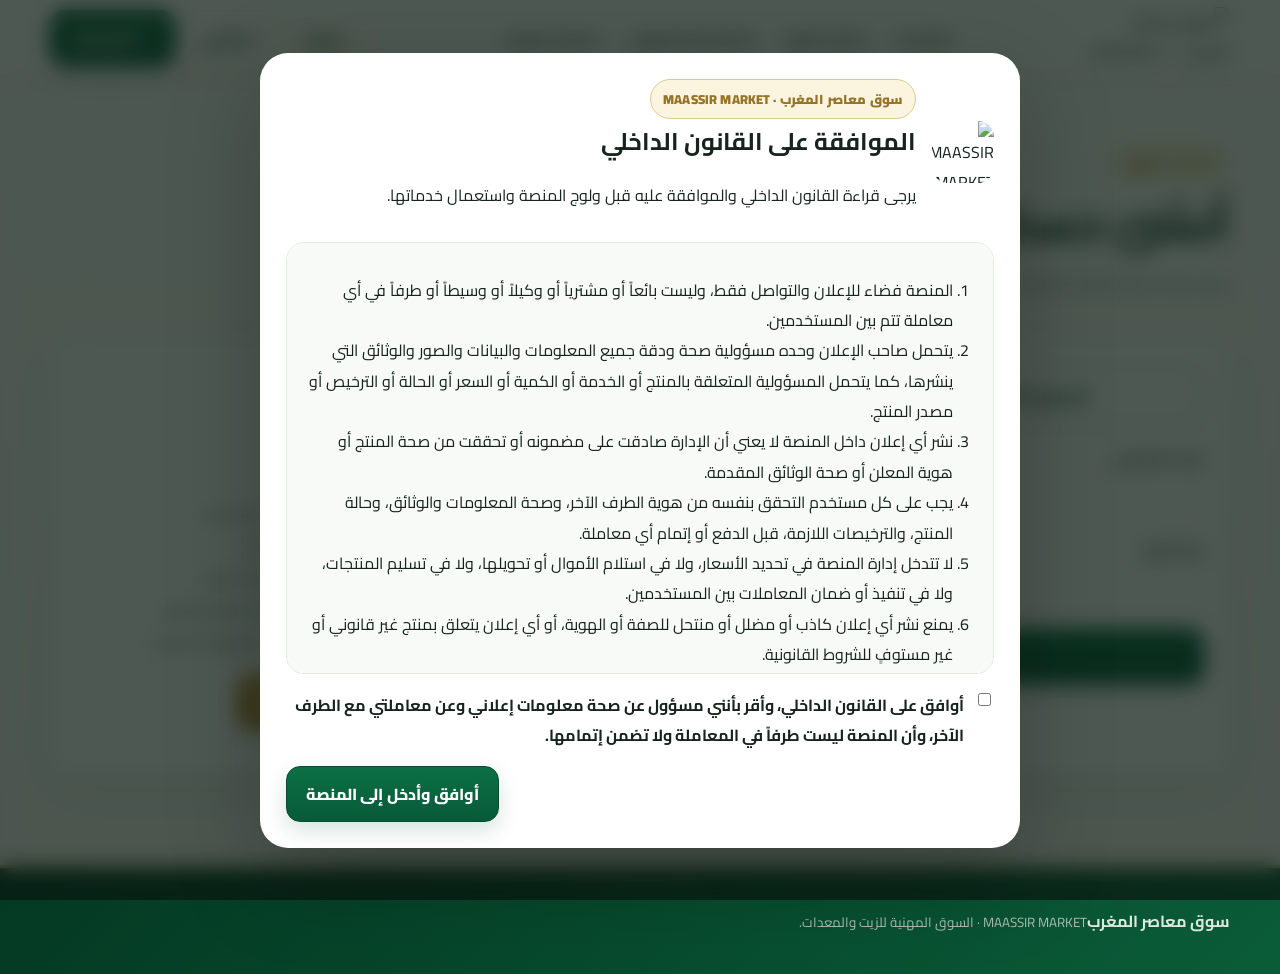
==== account.html @ 8f7452b1 "Add files via upload" ====
<!doctype html><html lang="ar" dir="rtl"><head><meta charset="utf-8"><meta name="viewport" content="width=device-width,initial-scale=1"><title>حسابي | سوق معاصر المغرب</title><link rel="stylesheet" href="styles.css"></head><body><header class="topbar"><div class="wrap nav"><a class="brand brand-logo-only" href="index.html"><img src="logoSAM.png" alt="سوق معاصر المغرب — MAASSIR MARKET"></a><nav class="navlinks"></nav><a class="btn light" href="search.html">السوق</a><a class="btn primary" href="publish.html">＋ نشر إعلان</a></div></header><main class="wrap account-shell"><section class="account-hero"><span class="eyebrow">الحساب المهني</span><h1>أنشئ حسابك وابنِ صفحتك المهنية</h1><p>حساب واحد لإدارة ملفك، أسعار زيت الزيتون، عروضك وطلباتك، مع صفحة مهنية خاصة يمكن مشاركتها.</p></section><section class="account-grid"><div class="account-card" id="accountAuth"><div class="account-tabs"><button class="account-tab active" data-account-tab="login">تسجيل الدخول</button><button class="account-tab" data-account-tab="register">إنشاء حساب</button></div><form id="loginForm" class="account-form"><label>البريد الإلكتروني<input class="field" name="email" type="email" required autocomplete="email"></label><label>رمز الدخول<input class="field" name="password" type="password" required autocomplete="current-password"></label><button class="btn primary" type="submit">دخول إلى حسابي</button><p id="authMessage" class="form-message"></p></form><form id="registerForm" class="account-form hidden"><label>الاسم أو اسم المسؤول<input class="field" name="name" required autocomplete="name"></label><label>البريد الإلكتروني<input class="field" name="email" type="email" required autocomplete="email"></label><label>رمز الدخول<input class="field" name="password" type="password" minlength="6" required autocomplete="new-password"></label><label>تأكيد رمز الدخول<input class="field" name="password2" type="password" minlength="6" required autocomplete="new-password"></label><button class="btn primary" type="submit">إنشاء الحساب</button><p class="form-note">في هذه النسخة التجريبية تحفظ بيانات الحساب على هذا الجهاز. عند ربط Supabase يصبح الحساب متعدد الأجهزة وآمناً خادمياً.</p></form></div><aside class="account-card account-benefits"><span class="benefit-icon">✦</span><h2>ماذا تحصل عليه؟</h2><ul><li>صفحة مهنية خاصة باسم المستخدم.</li><li>نشر عروض البيع وطلبات الشراء.</li><li>تحديث سعر زيت الزيتون ونوعيته دورياً.</li><li>إظهار النشاط في دليل المعاصر والمسوقين.</li><li>اختيار النشر المجاني أو طلب الإشهار المدفوع.</li></ul><a class="btn gold" href="oil-directory.html">دليل المعاصر والمسوقين</a></aside></section><section id="accountDashboard" class="account-dashboard hidden"><div class="account-dashboard-head"><div><span class="eyebrow">لوحة حسابي</span><h2 id="accountWelcome">مرحباً</h2><p>أدر بياناتك المهنية وعروضك من مكان واحد.</p></div><button id="logoutBtn" class="btn light">تسجيل الخروج</button></div><div class="account-dashboard-grid"><a class="dashboard-tile" href="profile.html"><b>👤 الملف المهني</b><small>البيانات، الصفحة الخاصة والهوية المهنية</small></a><a class="dashboard-tile" href="publish.html"><b>＋ نشر إعلان</b><small>اختر المجاني أو المدفوع حسب قوة الظهور</small></a><a class="dashboard-tile" href="oil-directory.html"><b>🫒 سعر الزيت</b><small>حدّث السعر والنوعية ليظهرا في الدليل</small></a><a class="dashboard-tile" id="accountPublicPage" href="professional.html"><b>↗ صفحتي العامة</b><small>معاينة الصفحة المهنية التي يراها الزوار</small></a></div></section></main><footer class="footer"><div class="wrap foot"><div><b>سوق معاصر المغرب</b><small>MAASSIR MARKET · السوق المهنية للزيت والمعدات.</small></div></div></footer><script src="app.js"></script><script>Souk.initAccount()</script></body></html>
---- styles.css ----
@import url('https://fonts.googleapis.com/css2?family=Cairo:wght@400;500;600;700;800&display=swap');
:root{--g:#07552f;--g2:#0e7040;--g3:#083d25;--gold:#b58a2a;--gold2:#d6b765;--cream:#fbfaf6;--paper:#fff;--ink:#18251e;--muted:#6d7771;--line:#e9e2d1;--soft:#f5f1e6;--danger:#a84232;--shadow:0 18px 50px rgba(13,42,27,.09)}*{box-sizing:border-box}html{scroll-behavior:smooth}body{margin:0;background:linear-gradient(180deg,#fbfaf6 0%,#f7f6f1 100%);color:var(--ink);font-family:Cairo,Arial,sans-serif}a{text-decoration:none;color:inherit}button,input,select,textarea{font:inherit}button{cursor:pointer}.wrap{width:min(1180px,calc(100% - 32px));margin:auto}.topbar{background:rgba(255,255,255,.92);border-bottom:1px solid var(--line);position:sticky;top:0;z-index:30;backdrop-filter:blur(14px)}.nav{height:78px;display:flex;align-items:center;justify-content:space-between;gap:20px}.brand{display:flex;align-items:center;gap:11px}.brand img{width:52px;height:52px;border-radius:50%;object-fit:cover;border:3px solid #fff;box-shadow:0 0 0 1px var(--gold),0 5px 14px rgba(0,0,0,.08)}.brand b{display:block;font-size:18px;color:var(--g3);line-height:1.2}.brand small{color:var(--gold);font-weight:700}.navlinks{display:flex;gap:8px;align-items:center}.navlinks a{padding:10px 14px;border-radius:12px;color:#46534c;font-weight:700}.navlinks a:hover{background:var(--soft);color:var(--g)}.btn{display:inline-flex;align-items:center;justify-content:center;gap:7px;border:0;border-radius:13px;padding:12px 18px;font-weight:800;transition:.18s;white-space:nowrap}.btn:hover{transform:translateY(-1px)}.btn.primary{background:linear-gradient(135deg,var(--g),var(--g2));color:#fff;box-shadow:0 10px 24px rgba(7,85,47,.17)}.btn.gold{background:linear-gradient(135deg,#a87917,var(--gold));color:#fff}.btn.light{background:#fff;border:1px solid var(--line);color:var(--g)}.btn.whatsapp{background:#1e9b59;color:#fff}.hero{padding:52px 0 34px;display:grid;grid-template-columns:1.15fr .85fr;gap:42px;align-items:center}.eyebrow{display:inline-flex;padding:7px 12px;border:1px solid #dcc98f;background:#fbf5df;color:#8b681d;border-radius:999px;font-weight:800;font-size:13px}.hero h1{font-size:clamp(34px,5vw,56px);line-height:1.15;margin:14px 0 15px;color:var(--g3)}.hero p{font-size:17px;line-height:1.9;color:var(--muted);max-width:680px}.hero-actions{display:flex;gap:10px;flex-wrap:wrap;margin-top:22px}.hero-art{min-height:320px;border-radius:30px;background:radial-gradient(circle at 75% 25%,#eadcae,transparent 34%),linear-gradient(145deg,#0a5430,#083c25);position:relative;overflow:hidden;box-shadow:var(--shadow)}.hero-art:before,.hero-art:after{content:"";position:absolute;border:1px solid rgba(214,183,101,.45);border-radius:50%;width:330px;height:330px;left:-90px;bottom:-120px}.hero-art:after{width:450px;height:450px;left:auto;right:-180px;top:-190px}.hero-art img{position:absolute;width:190px;height:190px;border-radius:50%;object-fit:cover;left:50%;top:50%;transform:translate(-50%,-50%);border:8px solid rgba(255,255,255,.9);box-shadow:0 18px 50px rgba(0,0,0,.25)}.searchbox{background:#fff;border:1px solid var(--line);border-radius:20px;padding:8px;display:flex;gap:8px;box-shadow:0 12px 30px rgba(13,42,27,.06);margin-top:22px}.searchbox input{border:0;outline:0;flex:1;padding:12px 14px;min-width:0;background:transparent}.searchbox select{border:0;border-right:1px solid var(--line);outline:0;padding:0 12px;color:#526058;background:#fff}.section{padding:26px 0 54px}.section-head{display:flex;align-items:end;justify-content:space-between;gap:16px;margin-bottom:18px}.section-head h2{margin:0;color:var(--g3);font-size:27px}.section-head p{margin:5px 0 0;color:var(--muted)}.cats{display:grid;grid-template-columns:repeat(2,1fr);gap:18px}.catcard{padding:26px;border:1px solid var(--line);border-radius:22px;background:#fff;box-shadow:0 10px 28px rgba(13,42,27,.05);display:flex;align-items:center;justify-content:space-between;gap:20px}.caticon{width:68px;height:68px;border-radius:20px;display:grid;place-items:center;font-size:31px;background:var(--soft);border:1px solid var(--line)}.catcard h3{margin:0 0 5px;color:var(--g3)}.catcard p{margin:0;color:var(--muted);line-height:1.7}.stats{display:grid;grid-template-columns:repeat(3,1fr);gap:14px;margin-top:25px}.stat{background:#fff;border:1px solid var(--line);border-radius:18px;padding:18px;text-align:center}.stat strong{display:block;font-size:25px;color:var(--g)}.stat span{color:var(--muted);font-size:13px}.toolbar{position:sticky;top:78px;z-index:20;background:rgba(247,246,241,.93);backdrop-filter:blur(12px);padding:14px 0;border-bottom:1px solid var(--line)}.filters{display:grid;grid-template-columns:1.1fr .8fr .8fr 2fr;gap:9px}.field{width:100%;border:1px solid var(--line);background:#fff;border-radius:12px;padding:11px 13px;outline:0;color:var(--ink)}.field:focus{border-color:var(--gold)}.grid{display:grid;grid-template-columns:repeat(4,1fr);gap:18px}.card{background:#fff;border:1px solid var(--line);border-radius:18px;overflow:hidden;box-shadow:0 10px 26px rgba(13,42,27,.055);transition:.18s}.card:hover{transform:translateY(-3px);box-shadow:0 18px 38px rgba(13,42,27,.10)}.card-image{height:205px;position:relative;background:#e9e4d7;overflow:hidden}.card-image img{width:100%;height:100%;object-fit:cover}.badge{position:absolute;top:11px;right:11px;background:#fff;border-radius:999px;padding:5px 9px;font-size:12px;font-weight:800;box-shadow:0 5px 14px rgba(0,0,0,.12)}.badge.sale{color:#08703c}.badge.buy{color:#1d5d95}.card-body{padding:15px}.card h3{margin:0 0 6px;font-size:17px;color:var(--g3);white-space:nowrap;overflow:hidden;text-overflow:ellipsis}.price{font-weight:800;color:var(--g);font-size:17px}.meta{display:flex;flex-wrap:wrap;gap:6px;color:var(--muted);font-size:12px;margin:8px 0 12px}.meta span{background:#f7f5ee;padding:4px 7px;border-radius:7px}.card-footer{display:flex;justify-content:space-between;align-items:center;border-top:1px solid #f0ede4;padding-top:11px}.card-footer small{color:var(--muted)}.link{color:var(--g);font-weight:800;font-size:13px}.empty{padding:55px 20px;text-align:center;border:1px dashed #d9cfb6;border-radius:20px;color:var(--muted);background:#fff}.empty b{display:block;color:var(--g3);margin-bottom:5px}.detail-layout{display:grid;grid-template-columns:1.05fr .95fr;gap:25px;padding:35px 0 60px}.gallery{background:#fff;border:1px solid var(--line);border-radius:22px;padding:12px}.gallery-main{height:470px;border-radius:16px;overflow:hidden;background:#eee9dd}.gallery-main img{width:100%;height:100%;object-fit:cover}.detail-box{background:#fff;border:1px solid var(--line);border-radius:22px;padding:25px;box-shadow:var(--shadow)}.detail-box h1{margin:8px 0;color:var(--g3);font-size:34px}.detail-price{font-size:28px;color:var(--g);font-weight:800;margin:10px 0}.detail-desc{line-height:2;color:#53605a}.specs{display:grid;grid-template-columns:1fr 1fr;gap:8px;margin:18px 0}.spec{background:#f8f6ef;border-radius:12px;padding:10px}.spec small{display:block;color:var(--muted);font-size:11px}.spec b{color:var(--g3)}.contact{display:grid;grid-template-columns:1fr 1fr;gap:10px;margin-top:20px}.notice{background:#fbf6e6;border:1px solid #e6d39b;color:#6f5b25;border-radius:15px;padding:14px 16px;line-height:1.8;font-size:13px}.form-shell{max-width:850px;margin:35px auto 70px}.form-card{background:#fff;border:1px solid var(--line);border-radius:24px;padding:28px;box-shadow:var(--shadow)}.form-title h1{margin:0;color:var(--g3);font-size:32px}.form-title p{color:var(--muted);line-height:1.8}.form-grid{display:grid;grid-template-columns:1fr 1fr;gap:14px}.full{grid-column:1/-1}.label{display:block;font-weight:800;color:#34433b;font-size:13px;margin:0 0 6px}.agree{display:flex;gap:9px;align-items:flex-start;background:#faf8f0;padding:13px;border-radius:12px;margin-top:15px;color:#59635e;font-size:13px;line-height:1.8}.agree input{margin-top:5px}.modal{display:none;position:fixed;inset:0;z-index:100}.modal.open{display:block}.modal-back{position:absolute;inset:0;background:rgba(6,24,16,.62);backdrop-filter:blur(4px)}.modal-box{position:relative;width:min(760px,calc(100% - 26px));max-height:86vh;overflow:auto;margin:7vh auto;background:#fff;border-radius:22px;padding:28px;box-shadow:0 30px 80px rgba(0,0,0,.28)}.modal-close{position:absolute;top:12px;left:12px;border:0;background:#f1eee4;border-radius:50%;width:36px;height:36px;font-size:22px}.law h2{color:var(--g3)}.law li{margin:9px 0;line-height:1.8}.footer{margin-top:20px;background:#073b24;color:#dce9df;padding:34px 0}.footer .foot{display:flex;justify-content:space-between;gap:20px;align-items:center}.footer small{color:#aebfb3}.hidden{display:none!important}@media(max-width:980px){.grid{grid-template-columns:repeat(3,1fr)}.hero{grid-template-columns:1fr}.hero-art{min-height:260px}.filters{grid-template-columns:1fr 1fr}.filters .wide{grid-column:1/-1}.detail-layout{grid-template-columns:1fr}.cats{grid-template-columns:1fr}}@media(max-width:700px){.wrap{width:min(100% - 22px,1180px)}.nav{height:68px}.navlinks{display:none}.brand img{width:46px;height:46px}.brand b{font-size:15px}.brand small{font-size:11px}.hero{padding:34px 0 22px}.hero h1{font-size:35px}.hero p{font-size:15px}.hero-art{min-height:230px}.hero-art img{width:135px;height:135px}.stats{grid-template-columns:1fr}.grid{grid-template-columns:1fr 1fr;gap:12px}.card-image{height:160px}.section{padding-bottom:38px}.toolbar{top:68px}.filters{grid-template-columns:1fr 1fr}.filters .wide{grid-column:1/-1}.detail-layout{padding-top:18px}.gallery-main{height:310px}.detail-box h1{font-size:27px}.contact{grid-template-columns:1fr}.form-grid{grid-template-columns:1fr}.full{grid-column:auto}.footer .foot{flex-direction:column;text-align:center}}@media(max-width:470px){.grid{grid-template-columns:1fr}.card-image{height:205px}.hero-actions .btn{width:100%}.cats{gap:12px}.catcard{padding:18px}.caticon{width:55px;height:55px;font-size:25px}}
/* Media upload + mobile refinements */
.upload-box{border:1.5px dashed #cfc4a6;border-radius:18px;background:#fcfbf6;padding:12px}.media-input{position:absolute;opacity:0;width:1px;height:1px}.upload-trigger{min-height:112px;border-radius:14px;background:#fff;border:1px solid var(--line);display:flex;align-items:center;justify-content:center;gap:13px;text-align:right;padding:16px;cursor:pointer;color:var(--g3)}.upload-trigger:hover{border-color:var(--gold);background:#fffdf7}.upload-icon{width:48px;height:48px;border-radius:14px;display:grid;place-items:center;background:var(--soft);border:1px solid var(--line);font-size:27px;color:var(--g)}.upload-trigger b{display:block}.upload-trigger small{display:block;color:var(--muted);margin-top:4px;line-height:1.6}.upload-note{font-size:11px;color:var(--muted);padding:8px 4px 2px}.media-preview{display:grid;grid-template-columns:repeat(4,1fr);gap:9px;margin-top:10px}.upload-item{position:relative;overflow:hidden;border-radius:13px;background:#eee9dd;border:1px solid var(--line);aspect-ratio:1/1}.upload-item img,.upload-item video{width:100%;height:100%;object-fit:cover;display:block}.upload-item-info{position:absolute;right:5px;left:5px;bottom:5px;background:rgba(7,61,37,.86);color:#fff;border-radius:8px;padding:4px 7px;font-size:10px;white-space:nowrap;overflow:hidden;text-overflow:ellipsis}.remove-media{position:absolute;top:5px;left:5px;width:30px;height:30px;border:0;border-radius:50%;background:rgba(255,255,255,.94);color:#9a3025;font-size:20px;line-height:1}.media-count{position:absolute;left:10px;bottom:10px;background:rgba(7,61,37,.9);color:#fff;border-radius:999px;padding:4px 8px;font-size:11px;font-weight:800}.card-image video{width:100%;height:100%;object-fit:cover;display:block}.gallery-thumbs{display:grid;grid-template-columns:repeat(6,1fr);gap:8px;margin-top:9px}.thumb{border:2px solid transparent;background:#f4f1e8;border-radius:11px;overflow:hidden;padding:0;aspect-ratio:1/1;position:relative}.thumb.active{border-color:var(--gold)}.thumb img{width:100%;height:100%;object-fit:cover}.thumb span{display:grid;place-items:center;width:100%;height:100%;font-size:24px;color:var(--g)}.gallery-media{width:100%;height:100%;object-fit:contain;display:block;background:#eee9dd}.gallery-main{display:grid;place-items:center}
@media(max-width:700px){.wrap{width:calc(100% - 18px)}.topbar .nav{gap:8px}.topbar .btn{padding:9px 11px;font-size:12px}.hero{gap:20px}.hero h1{font-size:30px}.hero-art{min-height:190px;border-radius:22px}.hero-art img{width:110px;height:110px}.searchbox{display:grid;grid-template-columns:1fr auto;border-radius:16px}.searchbox select{grid-column:1/-1;border:1px solid var(--line);border-radius:10px;padding:10px}.searchbox input{border:1px solid var(--line);border-radius:10px;min-width:0}.searchbox .btn{padding:10px 12px}.section-head{align-items:flex-start}.section-head h2{font-size:23px}.cats{grid-template-columns:1fr}.catcard{min-height:110px}.filters{grid-template-columns:1fr 1fr}.filters .field{min-width:0;font-size:13px;padding:10px}.filters #q{grid-column:1/-1}.toolbar{top:68px}.detail-layout{gap:12px}.gallery{padding:7px;border-radius:17px}.gallery-main{height:300px;border-radius:12px}.gallery-thumbs{grid-template-columns:repeat(5,1fr);gap:6px}.detail-box{padding:17px;border-radius:17px}.detail-box h1{font-size:24px;line-height:1.45}.detail-price{font-size:23px}.specs{grid-template-columns:1fr 1fr}.form-shell{margin-top:18px}.form-card{padding:17px;border-radius:18px}.form-title h1{font-size:26px}.form-grid{gap:11px}.upload-trigger{min-height:96px}.media-preview{grid-template-columns:repeat(3,1fr)}.upload-item-info{font-size:9px}.footer{padding:26px 0}}
@media(max-width:430px){.brand span{max-width:125px}.brand b{font-size:13px}.brand small{font-size:10px}.topbar .btn{font-size:11px}.grid{grid-template-columns:1fr}.card-image{height:220px}.filters{grid-template-columns:1fr}.filters #q{grid-column:auto}.media-preview{grid-template-columns:repeat(2,1fr)}.gallery-main{height:260px}.gallery-thumbs{grid-template-columns:repeat(4,1fr)}}
/* V3.1 — mobile-first gallery and layout corrections */
.gallery-main{position:relative;min-width:0;touch-action:pan-y;overflow:hidden}
.gallery-media{max-width:100%;max-height:100%;object-fit:contain}
.gallery-nav{position:absolute;z-index:3;top:50%;transform:translateY(-50%);width:42px;height:42px;border:0;border-radius:50%;background:rgba(255,255,255,.92);color:var(--g3);font-size:31px;line-height:1;display:grid;place-items:center;box-shadow:0 6px 20px rgba(0,0,0,.15)}
.gallery-nav.prev{right:12px}.gallery-nav.next{left:12px}.gallery-nav.hidden{display:none}
.gallery-thumbs{overflow-x:auto;scrollbar-width:thin;padding-bottom:2px}
.thumb{min-width:0}
@media(max-width:700px){
  html,body{max-width:100%;overflow-x:hidden}
  .nav{height:64px}
  .topbar .nav{width:calc(100% - 14px)}
  .brand{min-width:0;gap:7px}.brand img{width:42px;height:42px}.brand span{min-width:0}.brand b{white-space:nowrap;overflow:hidden;text-overflow:ellipsis}
  .topbar .btn{max-width:128px;overflow:hidden;text-overflow:ellipsis}
  .detail-layout{grid-template-columns:1fr;display:grid;width:100%;padding:14px 0 35px;gap:12px}
  .gallery{width:100%;padding:6px;border-radius:16px}
  .gallery-main{height:clamp(240px,68vw,340px);border-radius:11px}
  .gallery-media{width:100%;height:100%;object-fit:contain}
  .gallery-nav{width:38px;height:38px;font-size:28px}.gallery-nav.prev{right:8px}.gallery-nav.next{left:8px}
  .gallery-thumbs{display:flex;gap:7px;margin-top:7px;overflow-x:auto;scroll-snap-type:x proximity}
  .thumb{flex:0 0 62px;height:62px;scroll-snap-align:start}
  .detail-box{width:100%;min-width:0;padding:15px;border-radius:16px;overflow-wrap:anywhere}
  .detail-box h1{font-size:22px;line-height:1.45;word-break:break-word}
  .detail-price{font-size:21px}
  .specs{grid-template-columns:1fr 1fr;min-width:0}.spec{min-width:0;overflow:hidden}.spec b{display:block;overflow-wrap:anywhere}
  .contact{grid-template-columns:1fr 1fr}.contact .btn{min-width:0;padding:11px 8px}
  .detail-desc{font-size:14px;line-height:1.9;overflow-wrap:anywhere}
  .section{padding-top:18px}
  .form-shell{width:calc(100% - 14px)}
  .form-card{padding:14px}.form-title h1{font-size:24px;line-height:1.4}
  .upload-trigger{width:100%;padding:13px}.media-preview{grid-template-columns:repeat(2,minmax(0,1fr));width:100%}
}
@media(max-width:430px){
  .wrap{width:calc(100% - 14px)}
  .brand b{font-size:12px}.brand small{font-size:9px}
  .topbar .btn{font-size:10px;padding:8px 9px;max-width:112px}
  .gallery-main{height:250px}
  .gallery-nav{width:35px;height:35px;font-size:25px}
  .specs{grid-template-columns:1fr}
  .contact{grid-template-columns:1fr 1fr}
}
/* Detail page — final mobile gallery correction */
.gallery-main{position:relative;display:flex;align-items:center;justify-content:center;min-width:0;overflow:hidden}
.gallery-stage{width:100%;height:100%;display:flex;align-items:center;justify-content:center;min-width:0;overflow:hidden}
.gallery-stage .gallery-media{width:100%;height:100%;max-width:100%;max-height:100%;object-fit:contain;display:block}
.gallery-stage video.gallery-media{background:#111}
@media(max-width:700px){
  .detail-layout{width:100%;grid-template-columns:minmax(0,1fr);overflow:hidden}
  .gallery,.detail-box{min-width:0;max-width:100%}
  .gallery-main{width:100%;height:clamp(230px,70vw,320px)}
  .gallery-stage{width:100%;height:100%;min-width:0}
  .gallery-stage .gallery-media{width:100%;height:100%;object-fit:contain}
  .gallery-thumbs{width:100%;max-width:100%;display:flex;flex-wrap:nowrap;overflow-x:auto;overscroll-behavior-x:contain;-webkit-overflow-scrolling:touch}
  .thumb{flex:0 0 62px}
  .detail-box{overflow:hidden}
  .detail-box h1,.detail-desc,.spec b{overflow-wrap:anywhere;word-break:break-word}
}
@media(max-width:430px){
  .gallery-main{height:clamp(220px,72vw,285px)}
  .thumb{flex-basis:58px;height:58px}
  .detail-box{padding:14px}
}
/* Multilingual navigation + owner controls */
.language-select{appearance:none;border:1px solid rgba(181,138,42,.55);background:#fffdf7;color:var(--g3);border-radius:12px;padding:9px 28px 9px 10px;font:inherit;font-size:12px;font-weight:800;min-width:92px;cursor:pointer;background-image:linear-gradient(45deg,transparent 50%,var(--g) 50%),linear-gradient(135deg,var(--g) 50%,transparent 50%);background-position:calc(100% - 12px) 50%,calc(100% - 7px) 50%;background-size:5px 5px,5px 5px;background-repeat:no-repeat}
.owner-actions{margin-top:10px}.btn.danger{background:#fff0ee;color:#9b3026;border:1px solid #e9b6af}.btn.danger:hover{background:#ffe6e2}
@media(max-width:700px){.language-select{min-width:78px;font-size:11px;padding:8px 23px 8px 7px}.topbar .nav{flex-wrap:nowrap}.topbar .nav .language-select{flex:0 0 auto}.topbar .nav>.btn{flex:0 1 auto}.owner-actions{grid-template-columns:1fr 1fr}}
@media(max-width:430px){.language-select{min-width:70px;font-size:10px}.topbar .nav>.btn{max-width:105px}.brand span{max-width:105px}}
/* Harmonised native dropdowns */
select.field,.searchbox select,.filters select{
  appearance:none;-webkit-appearance:none;
  background-color:#fffdf8;
  background-image:linear-gradient(45deg,transparent 50%,var(--g) 50%),linear-gradient(135deg,var(--g) 50%,transparent 50%);
  background-position:calc(100% - 18px) 50%,calc(100% - 13px) 50%;
  background-size:5px 5px,5px 5px;background-repeat:no-repeat;
  padding-inline-end:34px;cursor:pointer;
  font-weight:600;color:var(--g3);
  box-shadow:0 2px 7px rgba(13,42,27,.035);
  transition:border-color .18s,box-shadow .18s,background-color .18s;
}
select.field:hover,.searchbox select:hover,.filters select:hover{border-color:rgba(181,138,42,.7);background-color:#fffefa}
select.field:focus,.searchbox select:focus,.filters select:focus{border-color:var(--gold);box-shadow:0 0 0 3px rgba(181,138,42,.12)}
select.field option{background:#fff;color:var(--ink);font-weight:500;padding:10px}
html[dir="rtl"] select.field,html[dir="rtl"] .searchbox select,html[dir="rtl"] .filters select{background-position:calc(0% + 13px) 50%,calc(0% + 18px) 50%;padding-left:34px;padding-right:13px}
@media(max-width:700px){select.field,.searchbox select,.filters select{min-height:46px;border-radius:13px}}

/* V3.5 — Morocco Olive Mill Market / institutional visual refresh */
:root{
  --g:#0b5b38;--g2:#137449;--g3:#063d27;
  --gold:#b58a2a;--gold2:#d8bd72;--cream:#f8f6ef;
  --paper:#fff;--ink:#17251e;--muted:#68746d;--line:#e6e0d2;
  --soft:#f2efe5;--shadow:0 18px 55px rgba(8,55,35,.09)
}
body{background:radial-gradient(circle at 8% 0%,rgba(216,189,114,.12),transparent 28%),linear-gradient(180deg,#fbfaf6 0%,#f5f5f0 100%);font-family:Cairo,Arial,sans-serif}
body:before{content:"";position:fixed;inset:0;pointer-events:none;opacity:.22;background-image:linear-gradient(rgba(7,61,39,.025) 1px,transparent 1px),linear-gradient(90deg,rgba(7,61,39,.025) 1px,transparent 1px);background-size:36px 36px;z-index:-1}
.topbar{background:rgba(255,255,255,.94);border-bottom:1px solid rgba(181,138,42,.22);box-shadow:0 4px 22px rgba(8,55,35,.045)}
.nav{height:82px}
.brand{gap:12px}
.brand img{width:54px;height:54px;border:2px solid #fff;box-shadow:0 0 0 1px var(--gold),0 8px 20px rgba(8,55,35,.13)}
.brand b{font-size:19px;letter-spacing:-.2px}
.brand small{color:#9b761f;letter-spacing:.2px}
.navlinks a{font-size:13px;border:1px solid transparent}
.navlinks a:hover{border-color:var(--line);background:#fbfaf5}
.btn{border-radius:14px;padding:12px 19px;box-shadow:none}
.btn.primary{background:linear-gradient(135deg,#075b37,#13804d);box-shadow:0 9px 22px rgba(7,91,55,.16)}
.btn.light{background:rgba(255,255,255,.9);border-color:#ddd6c5;box-shadow:0 4px 14px rgba(8,55,35,.04)}
.btn.gold{background:linear-gradient(135deg,#9d761d,#c29a3a)}
.hero{padding:62px 0 42px;gap:50px}
.hero h1{font-size:clamp(36px,5vw,58px);letter-spacing:-1.2px}
.hero p{font-size:16px;max-width:650px}
.hero-art{min-height:350px;border-radius:34px;background:radial-gradient(circle at 72% 23%,rgba(216,189,114,.48),transparent 27%),linear-gradient(145deg,#0b5b38,#063a25);box-shadow:0 25px 70px rgba(6,61,39,.18)}
.hero-art:before,.hero-art:after{border-color:rgba(216,189,114,.32)}
.hero-art img{width:205px;height:205px;border:7px solid rgba(255,255,255,.94)}
.searchbox{border-radius:22px;padding:7px;box-shadow:0 16px 36px rgba(8,55,35,.08);border-color:#e4ddce}
.searchbox input{font-size:14px}
.section{padding:34px 0 58px}
.section-head{margin-bottom:22px}
.section-head h2{font-size:29px;letter-spacing:-.3px}
.section-head p{font-size:13px}
.cats{gap:20px}
.catcard{border-radius:24px;padding:28px;background:linear-gradient(145deg,#fff,#fbfaf5);box-shadow:0 12px 32px rgba(8,55,35,.055);position:relative;overflow:hidden}
.catcard:after{content:"";position:absolute;width:120px;height:120px;border-radius:50%;border:1px solid rgba(181,138,42,.15);left:-45px;bottom:-55px}
.catcard:hover{transform:translateY(-3px);border-color:#d8c99f;box-shadow:0 20px 42px rgba(8,55,35,.09)}
.caticon{width:72px;height:72px;border-radius:22px;background:linear-gradient(145deg,#f8f3e3,#eee9d9);border-color:#e1d7bb}
.stats{gap:16px}
.stat{border-radius:20px;padding:20px;background:rgba(255,255,255,.86);box-shadow:0 8px 25px rgba(8,55,35,.035)}
.stat strong{font-size:27px}
.toolbar{top:82px;background:rgba(247,246,241,.9);border-bottom-color:rgba(181,138,42,.18)}
.filters{gap:11px}
.field,select.field{border-radius:14px;border-color:#dfd9ca;background:#fffefa;min-height:46px}
.field:focus,select.field:focus{box-shadow:0 0 0 4px rgba(181,138,42,.10);border-color:var(--gold)}
.grid{gap:20px}
.card{border-radius:21px;box-shadow:0 12px 30px rgba(8,55,35,.055);border-color:#e5dfd1}
.card:hover{transform:translateY(-4px);box-shadow:0 22px 45px rgba(8,55,35,.11)}
.card-image{height:215px;background:linear-gradient(145deg,#eee9dc,#e5e0d1)}
.badge{top:12px;right:12px;padding:6px 10px}
.card-body{padding:17px}
.card h3{font-size:16px}
.price{font-size:18px}
.detail-layout{padding:40px 0 70px;gap:28px}
.gallery,.detail-box,.form-card{border-radius:25px;border-color:#e3dccb;box-shadow:var(--shadow)}
.gallery{padding:13px;background:rgba(255,255,255,.9)}
.gallery-main{border-radius:18px;background:linear-gradient(145deg,#f0ede4,#e5e1d5)}
.detail-box{padding:29px;background:rgba(255,255,255,.94)}
.detail-box h1{font-size:35px;letter-spacing:-.5px}
.detail-price{font-size:30px}
.spec{border:1px solid #e8e1d2;background:#faf8f2;border-radius:14px;padding:12px}
.contact .btn{min-height:48px}
.form-shell{max-width:900px;margin:42px auto 75px}
.form-card{padding:32px;background:rgba(255,255,255,.95)}
.form-title{padding-bottom:17px;border-bottom:1px solid #eee9dd;margin-bottom:22px}
.form-title h1{font-size:34px;letter-spacing:-.4px}
.form-grid{gap:16px}
.label{font-size:12px;color:#31443a;margin-bottom:7px}
.agree{border:1px solid #e9e1cd;background:#fbf8ef;border-radius:15px;padding:15px}
.upload-box{border:1px solid #e5dece;border-radius:17px;padding:12px;background:#fcfbf7}
.upload-trigger{border-radius:14px;background:#fffefb}
.modal-box{border:1px solid #e0d7c3;border-radius:25px;box-shadow:0 30px 90px rgba(0,0,0,.24)}
.law h2{border-bottom:1px solid #eee7d8;padding-bottom:12px;margin-bottom:15px}
.footer{background:linear-gradient(135deg,#063a25,#0b5b38);padding:38px 0;border-top:3px solid rgba(216,189,114,.42)}
.footer .btn.light{color:var(--g3)}
.language-select{height:44px;border-radius:13px;border-color:#d9c99d;background-color:#fffdf8;box-shadow:0 5px 15px rgba(8,55,35,.04)}
.owner-actions{border-top:1px solid #eee8da;padding-top:10px}
.btn.danger{border-color:#e7b9b0;background:#fff5f3}

/* Make the internal-rules link unmistakably clickable */
#lawLink{cursor:pointer;text-decoration:underline;text-underline-offset:3px}

@media(max-width:980px){.hero{gap:28px}.grid{grid-template-columns:repeat(3,1fr)}}
@media(max-width:700px){
  .nav{height:70px}.brand img{width:45px;height:45px}.brand b{font-size:14px}
  .hero{padding:38px 0 26px}.hero h1{font-size:31px}.hero-art{min-height:230px;border-radius:25px}.hero-art img{width:135px;height:135px}
  .section{padding:26px 0 42px}.section-head h2{font-size:24px}
  .catcard{padding:20px;border-radius:20px}.stats{gap:10px}
  .toolbar{top:70px}.filters{gap:8px}.filters .field{min-height:44px}
  .card{border-radius:18px}.card-image{height:170px}
  .detail-layout{padding:18px 0 40px}.gallery,.detail-box,.form-card{border-radius:19px}.detail-box{padding:18px}.detail-box h1{font-size:24px}.detail-price{font-size:24px}
  .form-shell{margin-top:22px}.form-card{padding:18px}.form-title h1{font-size:27px}
  .footer{padding:30px 0}
}
@media(max-width:470px){
  .grid{grid-template-columns:1fr}.card-image{height:210px}.hero h1{font-size:29px}.hero-art{min-height:205px}
  .language-select{min-width:68px}.topbar .nav>.btn{max-width:106px}
}

/* V4 — institutional upgrade inspired by a refined school / institution identity */
:root{--ink:#183228;--g:#075a38;--g2:#0c7046;--g3:#043822;--gold:#b99135;--gold2:#d7bf7a;--cream:#f6f1e5;--paper:#fffdf8;--line:#e4ddcc;--shadow:0 22px 60px rgba(5,55,34,.10)}
body{background:#f7f5ee;color:var(--ink)}
body:after{content:"";position:fixed;inset:0;pointer-events:none;z-index:-2;background:linear-gradient(90deg,transparent 0 7%,rgba(185,145,53,.025) 7% 7.1%,transparent 7.1% 92.9%,rgba(185,145,53,.025) 92.9% 93%,transparent 93%)}
.topbar{background:#fffdf9;border-bottom:1px solid rgba(185,145,53,.30);box-shadow:0 8px 30px rgba(5,55,34,.055)}
.nav{position:relative}
.nav:after{content:"";position:absolute;left:0;right:0;bottom:0;height:2px;background:linear-gradient(90deg,transparent,var(--gold2),transparent);opacity:.65}
.brand img{border-radius:16px;box-shadow:0 0 0 1px var(--gold),0 8px 20px rgba(5,55,34,.12)}
.brand b{font-weight:900;color:var(--g3)}
.brand small{font-weight:700;color:#9a7729}
.navlinks a{font-weight:800;color:#40554a;padding:9px 12px;border-radius:10px}
.navlinks a:hover{color:var(--g);background:#f5f1e6}
.nav-actions,.footer-actions,.admin-top-actions{display:flex;gap:9px;align-items:center}
.btn{border-radius:10px;font-weight:800;letter-spacing:.05px}
.btn.primary{background:linear-gradient(180deg,#0b7045,#075a38);border:1px solid #064d31;box-shadow:0 9px 22px rgba(7,90,56,.16)}
.btn.gold{background:linear-gradient(180deg,#c5a14e,#a77d24);border:1px solid #956e1d;color:#fff;box-shadow:0 9px 20px rgba(167,125,36,.16)}
.btn.light{background:#fffdf8;border:1px solid #d9d0bc;color:var(--g3)}
.hero{position:relative;padding:76px 0 62px;min-height:520px;align-items:center}
.hero:before{content:"";position:absolute;top:34px;right:-30px;width:110px;height:110px;border:1px solid rgba(185,145,53,.22);border-radius:50%;box-shadow:0 0 0 12px rgba(185,145,53,.035),0 0 0 24px rgba(185,145,53,.025)}
.hero>div:first-child{position:relative;z-index:1}
.eyebrow{font-weight:900;letter-spacing:.15px;color:#967326}
.hero h1{font-weight:950;line-height:1.25;font-size:clamp(39px,5.3vw,64px);color:var(--g3);margin-top:16px}
.hero h1:after{content:"";display:block;width:78px;height:3px;background:var(--gold);margin-top:20px;border-radius:10px}
.hero p{font-size:16px;line-height:2;color:#596960;max-width:680px}
.hero-art{border-radius:8px;min-height:390px;border:1px solid rgba(215,191,122,.5);box-shadow:0 28px 70px rgba(5,55,34,.20);position:relative}
.hero-art:before{content:"";position:absolute;inset:18px;border:1px solid rgba(215,191,122,.35);border-radius:5px}
.hero-art:after{content:"سوق معاصر المغرب";position:absolute;bottom:27px;right:0;left:0;text-align:center;color:rgba(255,255,255,.82);font-size:13px;font-weight:900;letter-spacing:1px}
.hero-art img{position:relative;z-index:2;width:190px;height:190px;box-shadow:0 20px 50px rgba(0,0,0,.20)}
.searchbox{border-radius:12px;padding:7px;background:#fff;border:1px solid #ddd4c1;box-shadow:0 20px 45px rgba(5,55,34,.10)}
.section{padding:42px 0 66px}
.section-head{position:relative}
.section-head:after{content:"";display:block;width:42px;height:2px;background:var(--gold);margin-top:12px}
.section-head h2{font-weight:950;color:var(--g3);font-size:30px}
.section-head p{color:#69766f}
.cats{gap:24px}
.catcard{border-radius:8px;border:1px solid #ddd5c3;background:linear-gradient(135deg,#fffefb,#f5f1e6);box-shadow:0 16px 35px rgba(5,55,34,.07);min-height:190px}
.catcard:before{content:"";position:absolute;top:0;right:0;width:70px;height:3px;background:var(--gold)}
.catcard h3{font-size:20px;color:var(--g3)}
.catcard p{line-height:1.9}
.caticon{border-radius:50%;width:68px;height:68px;background:#f4eddb;border:1px solid #d8c79a}
.stats{margin-top:28px}
.stat{border-radius:8px;border-top:3px solid var(--gold);background:#fffefa;box-shadow:0 10px 30px rgba(5,55,34,.05)}
.stat strong{color:var(--g3)}
.card{border-radius:8px;border:1px solid #ded6c4;background:#fffefa;box-shadow:0 12px 34px rgba(5,55,34,.07)}
.card:hover{transform:translateY(-5px);border-color:#ccb779}
.card-image{border-radius:7px 7px 0 0}
.card-body{padding:19px}
.card h3{font-weight:900;color:#20392d}
.badge{border-radius:5px;font-weight:900}
.sponsored-card{border:2px solid rgba(185,145,53,.68);box-shadow:0 18px 45px rgba(143,104,25,.13);position:relative}
.sponsored-card:before{content:"";position:absolute;top:0;left:0;right:0;height:3px;background:linear-gradient(90deg,var(--gold),var(--gold2),var(--gold));z-index:4}
.sponsored-badge{background:linear-gradient(135deg,#a77d24,#c6a34f)!important;color:#fff!important}
.sponsor-name{font-size:11px;font-weight:900;color:#9a7729;margin-bottom:6px}
.sponsor-eyebrow{color:#a17b22}
.sponsored-grid{grid-template-columns:repeat(3,minmax(0,1fr))}
.search-sponsored{padding-bottom:28px}
.search-sponsored:has(.hidden){display:none}
.notice{border-radius:8px;border:1px solid #ded4bd;background:#fbf8ef;box-shadow:0 10px 25px rgba(5,55,34,.04)}
.footer{border-top:3px solid var(--gold2);background:linear-gradient(135deg,#043822,#0a5c39);position:relative}
.footer:before{content:"";display:block;position:absolute;top:10px;left:0;right:0;margin:auto;width:130px;height:1px;background:rgba(215,191,122,.35)}
.footer-admin{background:transparent!important;color:#fff!important;border-color:rgba(215,191,122,.5)!important}
.form-card{border-radius:8px;border-top:4px solid var(--gold);box-shadow:0 24px 70px rgba(5,55,34,.10)}
.form-title h1{color:var(--g3);font-weight:950}
.field{border-radius:9px;border-color:#dcd4c2;background:#fffefa}
.field:focus{border-color:var(--gold);box-shadow:0 0 0 4px rgba(185,145,53,.10)}
.agree{border-radius:8px}
.modal-box{border-radius:8px;border-top:4px solid var(--gold)}

/* Administration */
.admin-page{background:#f3f1e9}
.admin-shell{padding:42px 0 80px}
.admin-login{max-width:560px;margin:40px auto;background:#fffefa;border:1px solid #ddd4c0;border-top:5px solid var(--gold);border-radius:8px;padding:38px;box-shadow:var(--shadow);text-align:center}
.admin-emblem{width:68px;height:68px;margin:0 auto 18px;border-radius:50%;display:grid;place-items:center;background:#f3ebd7;border:1px solid #d5bf84;color:var(--g3);font-size:28px;font-weight:900}
.admin-login h1,.admin-heading h1{color:var(--g3);font-weight:950;margin:8px 0 10px}
.admin-login p,.admin-heading p{color:#69756e;line-height:1.9}
.admin-login-row{display:grid;grid-template-columns:1fr auto;gap:10px;margin-top:22px}
.admin-note{display:block;color:#7c827e;margin-top:16px;line-height:1.7}
.admin-panel{background:transparent}
.admin-heading{display:flex;justify-content:space-between;gap:25px;align-items:flex-end;margin-bottom:24px}
.admin-kpis{display:grid;grid-template-columns:repeat(3,110px);gap:10px}
.admin-kpis>div{background:#fffefa;border:1px solid #ddd4c0;border-top:3px solid var(--gold);border-radius:7px;padding:13px;text-align:center}
.admin-kpis b{display:block;font-size:25px;color:var(--g3)}
.admin-kpis span{font-size:11px;color:#707b75;font-weight:800}
.admin-tabs{display:flex;gap:8px;padding:8px;background:#e9e5da;border:1px solid #d9d1bf;border-radius:8px;margin-bottom:18px}
.admin-tab{border:0;background:transparent;padding:12px 18px;border-radius:6px;font:inherit;font-weight:900;color:#52625a;cursor:pointer}
.admin-tab.active{background:#fffefa;color:var(--g3);box-shadow:0 5px 18px rgba(5,55,34,.07);border:1px solid #ded5c1}
.admin-section{background:#fffefa;border:1px solid #ded6c4;border-radius:8px;padding:24px;box-shadow:0 15px 35px rgba(5,55,34,.055)}
.admin-section-head{display:flex;justify-content:space-between;margin-bottom:18px}
.admin-section-head h2{margin:0;color:var(--g3);font-weight:950}
.admin-section-head p{margin:6px 0 0;color:#737e78}
.admin-list{display:grid;gap:10px}
.admin-row{display:flex;align-items:center;justify-content:space-between;gap:15px;padding:15px;border:1px solid #e4dece;border-radius:7px;background:#fffdfa}
.admin-row-main{display:grid;gap:5px;min-width:0}.admin-row-main b{color:#203a2d}.admin-row-main small{color:#7a837e}.admin-row-main p{margin:5px 0 0;line-height:1.8;color:#55635b}.admin-row-actions{display:flex;gap:7px;flex:0 0 auto}.admin-row-actions .btn{padding:9px 12px;font-size:12px}
.admin-chip{display:inline-flex;width:max-content;padding:4px 8px;border-radius:4px;background:#edf3ed;color:var(--g);font-size:10px;font-weight:900}.gold-chip{background:#f5ecd5;color:#977225}.read{opacity:.62}
.admin-ad-form{display:grid;grid-template-columns:1fr 1fr;gap:13px;padding:18px;background:#faf7ef;border:1px solid #e6decc;border-radius:7px;margin-bottom:18px}.admin-ad-form .full{grid-column:1/-1}.admin-ad-form label{display:block;font-size:12px;font-weight:900;color:#43544b;margin-bottom:6px}.admin-checks{display:flex;gap:25px;flex-wrap:wrap}.admin-checks label{display:flex;gap:7px;align-items:center}.admin-form-actions{display:flex;gap:9px}
.contact-admin-card{max-width:850px;margin-left:auto;margin-right:auto}.contact-admin-note{margin-top:18px;padding:14px;border:1px solid #e4dcc8;background:#fbf8ef;border-radius:7px;color:#6b746f;line-height:1.8}
.hidden{display:none!important}
@media(max-width:800px){.hero{min-height:auto;padding-top:48px}.hero-art{min-height:300px}.sponsored-grid{grid-template-columns:1fr 1fr}.admin-heading{align-items:stretch;flex-direction:column}.admin-kpis{grid-template-columns:repeat(3,1fr)}.admin-row{align-items:flex-start;flex-direction:column}.admin-row-actions{width:100%}.admin-row-actions .btn{flex:1}.admin-ad-form{grid-template-columns:1fr}.admin-ad-form .full{grid-column:auto}}
@media(max-width:520px){.nav-actions .btn:first-child{display:none}.hero h1{font-size:34px}.sponsored-grid{grid-template-columns:1fr}.admin-login{padding:25px 18px}.admin-login-row{grid-template-columns:1fr}.admin-tabs{overflow:auto}.admin-tab{white-space:nowrap}.footer-actions{flex-wrap:wrap}.footer-actions .btn{flex:1;text-align:center}.nav-actions{gap:5px}.nav-actions .btn{padding:9px 10px;font-size:11px}}


/* V4.1 — clear administration navigation */
.admin-nav-link{font-weight:800!important;color:var(--gold,#d7bf7a)!important}
.admin-nav-link::before{content:"⌘";margin-inline-end:5px;opacity:.85}
.admin-footer-link{display:inline-flex;align-items:center;justify-content:center;min-height:42px;padding:0 14px;border:1px solid rgba(215,191,122,.45);border-radius:12px;color:#fff;text-decoration:none;font-weight:800;font-size:.9rem}
.admin-footer-link:hover{border-color:#d7bf7a;background:rgba(215,191,122,.08)}
@media(max-width:760px){.navlinks .admin-nav-link{display:none}.admin-footer-link{width:100%}}
/* ===== V5 — PROFESSIONAL MARKET REDESIGN ===== */
:root{--g:#064b2b;--g2:#0a6a3d;--g3:#062f1d;--gold:#b48a2c;--gold2:#d8bb72;--cream:#f8f7f2;--ink:#16241d;--muted:#68756e;--line:#e5e0d4;--shadow:0 22px 60px rgba(4,48,27,.10)}
body{background:#f8f8f5;color:var(--ink)}
.topbar{background:rgba(255,255,255,.94);box-shadow:0 5px 28px rgba(0,0,0,.035)}
.nav{height:82px}.brand{gap:12px}.brand img{width:54px;height:54px}.brand b{font-size:19px}.brand small{font-size:11px}.navlinks a{font-size:13px}.navlinks a.active{background:#edf4ee;color:var(--g)}
.btn{border-radius:14px}.btn-lg{padding:14px 21px}
.hero-v5{background:linear-gradient(180deg,#fbfbf8,#f3f5f0);padding:62px 0 52px}.hero-v5-inner{display:grid;grid-template-columns:1.08fr .92fr;gap:55px;align-items:center}.hero-copy h1{font-size:clamp(40px,5.5vw,68px);line-height:1.13;letter-spacing:-1.7px;color:var(--g3);margin:17px 0}.hero-copy h1 em{font-style:normal;color:var(--gold)}.hero-copy p{font-size:17px;line-height:2;max-width:690px}.hero-search{display:grid;grid-template-columns:35px 1fr 180px 90px;gap:5px;align-items:center;background:#fff;border:1px solid var(--line);border-radius:19px;padding:8px;margin-top:28px;box-shadow:0 18px 45px rgba(4,48,27,.08)}.hero-search>span{font-size:27px;text-align:center;color:var(--gold)}.hero-search input,.hero-search select{border:0;outline:0;background:transparent;padding:12px 8px;min-width:0}.hero-trust{display:flex;flex-wrap:wrap;gap:22px;margin-top:17px;color:#69756f;font-size:11px;font-weight:800}.hero-visual{min-height:430px;position:relative;display:grid;place-items:center;border-radius:34px;background:linear-gradient(145deg,#073e26,#0b6a3d);overflow:hidden;box-shadow:var(--shadow)}.hero-visual:before,.hero-visual:after{content:"";position:absolute;border:1px solid rgba(216,187,114,.38);border-radius:50%}.hero-visual:before{width:440px;height:440px}.hero-visual:after{width:620px;height:620px}.hero-visual img{position:relative;z-index:2;width:225px;height:225px;border-radius:50%;object-fit:cover;border:8px solid rgba(255,255,255,.92);box-shadow:0 25px 60px rgba(0,0,0,.25)}.visual-ring{position:absolute;width:270px;height:270px;border-radius:50%;background:rgba(216,187,114,.14);filter:blur(3px)}.floating-card{position:absolute;z-index:4;background:rgba(255,255,255,.94);border:1px solid #e2d7b8;border-radius:15px;padding:12px 15px;box-shadow:0 15px 35px rgba(0,0,0,.14);display:flex;flex-direction:column;gap:2px}.floating-card b{font-size:12px;color:var(--g3)}.floating-card small{font-size:10px;color:var(--muted)}.fc-one{top:42px;right:27px}.fc-two{bottom:43px;left:27px}
.category-row{display:grid;grid-template-columns:1fr 1fr;gap:18px;margin-top:-5px;position:relative;z-index:3}.category-tile{display:grid;grid-template-columns:auto 1fr auto;align-items:center;gap:15px;padding:23px 25px;background:#fff;border:1px solid var(--line);border-radius:20px;box-shadow:0 12px 32px rgba(0,0,0,.045);transition:.2s}.category-tile:hover{transform:translateY(-3px);border-color:#d4c18a;box-shadow:0 20px 45px rgba(4,48,27,.09)}.tile-icon{width:56px;height:56px;border-radius:17px;background:#f4f0e4;display:grid;place-items:center;font-size:27px}.category-tile small{color:var(--gold);font-weight:900}.category-tile h3{margin:2px 0;font-size:19px;color:var(--g3)}.category-tile p{margin:0;color:var(--muted);font-size:11px}.category-tile>b{font-size:21px;color:var(--gold)}
.value-strip{display:grid;grid-template-columns:repeat(3,1fr);margin-top:20px;background:var(--g3);border-radius:21px;padding:8px;color:#fff;box-shadow:var(--shadow)}.value-strip>div{display:flex;align-items:center;gap:14px;padding:16px 22px;border-left:1px solid rgba(255,255,255,.12)}.value-strip>div:last-child{border-left:0}.value-strip strong{font-size:25px;color:#d8bb72}.value-strip span{display:flex;flex-direction:column}.value-strip b{font-size:13px}.value-strip small{font-size:10px;color:#b6c7bc;margin-top:2px}
.section{padding-top:62px}.section-head h2{font-size:29px;letter-spacing:-.4px}.section-head p{font-size:12px}.section-head:after{width:38px;height:2px;background:var(--gold);margin-top:11px}.grid{gap:18px}.card{border-radius:18px;box-shadow:0 10px 30px rgba(0,0,0,.045)}.card:hover{transform:translateY(-4px);box-shadow:0 20px 45px rgba(0,0,0,.09)}.card-image{height:210px}.card-body{padding:17px}.card h3{font-size:16px}.sponsored-card{border:2px solid rgba(180,138,44,.55);position:relative}.sponsored-card:before{content:"";position:absolute;top:0;left:0;right:0;height:3px;background:linear-gradient(90deg,var(--gold),var(--gold2),var(--gold));z-index:3}.sponsored-badge{background:var(--gold)!important;color:#fff!important}.sponsor-name{color:#927021;font-weight:900;font-size:11px;margin-bottom:5px}.sponsored-grid{grid-template-columns:repeat(3,1fr)}
.how-panel{display:flex;align-items:center;justify-content:space-between;gap:25px;padding:31px 34px;border-radius:25px;background:linear-gradient(135deg,#eef4ef,#fbf6e8);border:1px solid var(--line)}.how-panel h2{margin:9px 0 5px;color:var(--g3)}.how-panel p{margin:0;line-height:1.9;color:var(--muted);max-width:760px}.footer{border-top:3px solid var(--gold2)}
.market-hero{padding:55px 0 48px;background:linear-gradient(135deg,#06341f,#0b6b3f);color:#fff}.market-hero h1{font-size:40px;margin:15px 0 5px}.market-hero p{color:#c7d7ce;margin:0}.market-shell{margin-top:-23px;position:relative;z-index:3}.search-panel{background:#fff;border:1px solid var(--line);border-radius:20px;padding:14px;box-shadow:var(--shadow)}.search-main{display:flex;align-items:center;border:1px solid var(--line);border-radius:14px;padding:0 14px}.search-main span{font-size:27px;color:var(--gold)}.search-main input{border:0;outline:0;width:100%;padding:14px;background:transparent}.filter-row{display:grid;grid-template-columns:1fr 1fr 1fr 1fr;gap:9px;margin-top:10px}.results-head{display:flex;justify-content:space-between;align-items:center;margin-bottom:20px}.results-head h2{margin:0;color:var(--g3)}.results-head span{font-size:11px;color:var(--muted)}
.profile-shell{padding:45px 0 75px}.profile-hero{display:flex;align-items:center;gap:20px;padding:30px;border-radius:25px;background:linear-gradient(135deg,#edf4ee,#faf6e7);border:1px solid var(--line)}.profile-avatar{width:80px;height:80px;border-radius:22px;background:var(--g3);color:#e0c77c;display:grid;place-items:center;font-size:30px;font-weight:900}.profile-hero h1{margin:8px 0 3px;color:var(--g3)}.profile-hero p{margin:0;color:var(--muted)}.profile-grid{display:grid;grid-template-columns:1.15fr .85fr;gap:20px;margin-top:20px}.profile-card{background:#fff;border:1px solid var(--line);border-radius:21px;padding:25px;box-shadow:0 10px 32px rgba(0,0,0,.04)}.card-heading{display:flex;justify-content:space-between;margin-bottom:20px}.card-heading h2{margin:0 0 3px;font-size:20px}.card-heading p{margin:0;font-size:11px;color:var(--muted)}.mini-stats{display:grid;grid-template-columns:repeat(3,1fr);gap:8px;margin-bottom:16px}.mini-stats>div{background:#f7f6f1;border-radius:13px;text-align:center;padding:14px 7px}.mini-stats b{display:block;font-size:23px;color:var(--g)}.mini-stats small{font-size:10px;color:var(--muted)}.full-btn{width:100%}.profile-list{display:grid;gap:8px;margin-top:16px}.profile-ad{padding:11px 13px;border:1px solid var(--line);border-radius:12px;display:flex;flex-direction:column}.profile-ad b{font-size:12px;color:var(--g3)}.profile-ad small{font-size:10px;color:var(--muted)}.profile-notice{margin-top:18px}
.admin-footer-link{font-size:11px!important;opacity:.72}.admin-footer-link:hover{opacity:1}
@media(max-width:900px){.hero-v5-inner{grid-template-columns:1fr}.hero-visual{min-height:330px}.category-row{grid-template-columns:1fr}.value-strip{grid-template-columns:1fr}.value-strip>div{border-left:0;border-bottom:1px solid rgba(255,255,255,.12)}.value-strip>div:last-child{border-bottom:0}.sponsored-grid{grid-template-columns:1fr 1fr}.filter-row{grid-template-columns:1fr 1fr}.profile-grid{grid-template-columns:1fr}}
@media(max-width:620px){.nav{height:70px}.navlinks{display:none}.brand img{width:46px;height:46px}.brand b{font-size:15px}.brand small{font-size:9px}.nav>.btn{padding:9px 11px;font-size:11px}.hero-v5{padding:42px 0 36px}.hero-copy h1{font-size:40px}.hero-copy p{font-size:15px}.hero-search{grid-template-columns:31px 1fr}.hero-search select,.hero-search button{grid-column:1/-1}.hero-search select{border-top:1px solid var(--line);padding-top:10px}.hero-visual{min-height:280px}.hero-visual img{width:175px;height:175px}.floating-card{padding:9px 11px}.fc-one{top:20px;right:12px}.fc-two{bottom:20px;left:12px}.sponsored-grid{grid-template-columns:1fr}.filter-row{grid-template-columns:1fr}.market-hero h1{font-size:32px}.how-panel{display:block}.how-panel .btn{margin-top:17px}.profile-hero{align-items:flex-start;flex-direction:column}.profile-grid{grid-template-columns:1fr}}
/* V6 professional enhancements */
.market-ticker{background:#083b25;color:#fff;border-bottom:1px solid rgba(214,183,101,.25);overflow:hidden}.market-ticker.compact{margin-top:0}.ticker-wrap{min-height:54px;display:flex;align-items:center;gap:18px}.ticker-label{display:flex;align-items:center;gap:8px;white-space:nowrap}.ticker-label small{opacity:.68;font-size:10px}.ticker-dot{width:8px;height:8px;border-radius:50%;background:#d6b765;box-shadow:0 0 0 5px rgba(214,183,101,.1)}.ticker-track{display:flex;gap:10px;overflow:hidden;flex:1;mask-image:linear-gradient(90deg,transparent,#000 6%,#000 94%,transparent);direction:ltr}.ticker-item{direction:rtl;display:inline-flex;align-items:center;gap:7px;white-space:nowrap;background:rgba(255,255,255,.07);border:1px solid rgba(255,255,255,.09);border-radius:999px;padding:6px 11px;animation:tickerMove 24s linear infinite}.ticker-item strong{color:#f0d789}.ticker-item small{opacity:.7}.ticker-more{color:#f0d789;font-size:12px;font-weight:800;white-space:nowrap}@keyframes tickerMove{from{transform:translateX(0)}to{transform:translateX(50%)}}.privacy-check{display:flex;align-items:flex-start;gap:7px;margin-top:8px;color:#66716b;font-size:12px;line-height:1.7}.privacy-check input{margin-top:4px}.privacy-note{margin-top:10px}.publish-upgrade{margin-top:20px;padding:18px;border:1px solid #e4d7b3;border-radius:17px;background:#fbf7e9;display:flex;align-items:center;gap:14px;flex-wrap:wrap}.publish-upgrade span{color:var(--muted);flex:1}.profile-public{display:flex;align-items:center;justify-content:space-between;gap:12px;padding:15px;background:#f8f6ef;border:1px solid var(--line);border-radius:15px;margin-bottom:16px}.profile-public b,.profile-public small{display:block}.profile-public small{color:var(--muted);margin-top:4px;word-break:break-all}.disabled{pointer-events:none;opacity:.5}.pricing-guide{margin:18px 0;padding:20px;border:1px solid #e2d5ae;border-radius:18px;background:#fbf7e9}.pricing-guide h3{margin-top:0;color:var(--g3)}.pricing-grid{display:grid;grid-template-columns:repeat(4,1fr);gap:10px}.pricing-grid>div{background:#fff;border:1px solid var(--line);border-radius:12px;padding:13px}.pricing-grid b,.pricing-grid span{display:block}.pricing-grid span{color:var(--muted);font-size:12px;line-height:1.7;margin-top:5px}.advertise-shell{padding:38px 0 70px}.advertise-hero{padding:30px 0 22px;max-width:800px}.advertise-hero h1{font-size:clamp(30px,5vw,50px);line-height:1.25;color:var(--g3);margin:14px 0}.advertise-hero p{color:var(--muted);line-height:1.9;font-size:16px}.ad-plans{display:grid;grid-template-columns:repeat(3,1fr);gap:16px}.ad-plans article{background:#fff;border:1px solid var(--line);border-radius:20px;padding:24px;box-shadow:0 10px 25px rgba(13,42,27,.05)}.ad-plans article>span{color:var(--gold);font-weight:900;font-size:28px}.ad-plans h2{color:var(--g3);margin:8px 0}.ad-plans p{color:var(--muted);line-height:1.8;min-height:60px}.ad-plans strong{color:var(--g)}.ad-process{margin-top:22px;background:#073b24;color:#fff;border-radius:22px;padding:25px}.ad-process h2{margin:8px 0 0}.ad-process ol{display:grid;grid-template-columns:repeat(4,1fr);gap:14px;padding:0;margin:24px 0 0;list-style:none}.ad-process li{border:1px solid rgba(255,255,255,.12);background:rgba(255,255,255,.05);border-radius:15px;padding:15px}.ad-process b,.ad-process small{display:block}.ad-process small{opacity:.72;line-height:1.7;margin-top:6px}.ad-request-card{background:#fff;border:1px solid var(--line);border-radius:22px;padding:25px;margin-top:22px;box-shadow:var(--shadow)}.public-profile{padding:34px 0 70px}.public-profile-head{display:flex;gap:18px;align-items:center;background:#fff;border:1px solid var(--line);border-radius:24px;padding:25px;box-shadow:var(--shadow)}.public-profile-head h1{margin:8px 0;color:var(--g3)}.public-profile-head p{color:var(--muted);line-height:1.8}.public-profile-grid{display:grid;grid-template-columns:1fr 300px;gap:20px;margin-top:22px}.public-profile-grid h2{color:var(--g3)}.public-profile-grid aside{height:max-content}.public-profile-grid aside .btn{width:100%;margin-top:8px}.profile-avatar{width:76px;height:76px;display:grid;place-items:center;border-radius:50%;background:linear-gradient(145deg,#d9bf72,#8b681d);color:#fff;font-size:30px;font-weight:900;box-shadow:0 8px 20px rgba(0,0,0,.12)}@media(max-width:900px){.pricing-grid,.ad-process ol,.ad-plans{grid-template-columns:1fr 1fr}.public-profile-grid{grid-template-columns:1fr}}@media(max-width:700px){.ticker-wrap{min-height:48px;gap:8px}.ticker-label small,.ticker-more{display:none}.ticker-track{width:100%}.ticker-item{font-size:11px}.pricing-grid,.ad-process ol,.ad-plans{grid-template-columns:1fr}.publish-upgrade{align-items:flex-start}.public-profile-head{align-items:flex-start}.profile-public{flex-direction:column;align-items:stretch}}

/* V7 — mobile-first professional polish */
:root{--g:#064f31;--g3:#042f20;--gold:#b88b2c;--gold2:#d9bd6f;--cream:#f5f1e6}
.hero-search-wrap{margin-top:24px}.hero-search-label{display:block;margin:0 0 8px 4px;color:#82651e;font-size:11px;font-weight:900}.hero-search{margin-top:0;grid-template-columns:34px minmax(0,1fr) 190px 86px;border:1px solid #dcd3bf;box-shadow:0 15px 35px rgba(4,48,27,.10)}.hero-search select{font-weight:800;color:var(--g3);cursor:pointer;border-right:1px solid var(--line);padding-right:12px}.hero-search select:focus{background:#fbf8ef}.language-select{appearance:none!important;min-width:94px!important;padding:9px 28px 9px 11px!important;background-color:#fffdf7!important;color:var(--g3)!important;border:1px solid #d7c697!important;font-weight:900!important;cursor:pointer!important}
.topbar .nav{gap:12px}.topbar .nav>.btn{flex:0 0 auto}.brand{min-width:0}.brand span{min-width:0}.brand b,.brand small{white-space:nowrap;overflow:hidden;text-overflow:ellipsis;display:block}
.market-ticker{position:relative;z-index:5;box-shadow:0 5px 18px rgba(4,48,27,.10)}.ticker-wrap{min-height:58px}.ticker-track{overflow:hidden}.ticker-item{animation-duration:7s!important}.ticker-item:nth-child(2n){animation-duration:6s!important}.ticker-item:nth-child(3n){animation-duration:8s!important}
.admin-login-row .btn{min-width:105px}.admin-login-row .field.invalid{border-color:#b84434;box-shadow:0 0 0 3px rgba(184,68,52,.10)}
.admin-note b{color:var(--gold)}
@media(max-width:760px){
 .wrap{width:calc(100% - 20px)}
 .nav{height:68px;gap:7px}.brand{flex:1;min-width:0}.brand img{width:42px;height:42px}.brand b{font-size:13px}.brand small{font-size:8px}.language-select{min-width:76px!important;width:76px;font-size:10px!important}.topbar .nav>.btn{font-size:10px;padding:9px 9px;border-radius:10px}
 .hero-v5{padding:32px 0 28px}.hero-copy h1{font-size:clamp(34px,10vw,43px);letter-spacing:-1px}.hero-copy p{font-size:14px;line-height:1.9}.hero-actions{gap:8px}.hero-actions .btn{width:100%;padding:11px 12px}.hero-search-wrap{margin-top:18px}.hero-search{grid-template-columns:28px 1fr;padding:7px;border-radius:15px}.hero-search input{font-size:13px}.hero-search select{grid-column:1/-1;border-top:1px solid #ece5d6;border-right:0;padding:11px 8px 5px;margin-top:3px}.hero-search button{grid-column:1/-1;width:100%;padding:10px}.hero-search-label{font-size:10px}.hero-trust{gap:7px 12px;font-size:10px}.hero-visual{min-height:255px;border-radius:23px;margin-top:8px}.hero-visual img{width:155px;height:155px}.floating-card{max-width:145px}.fc-one{top:15px;right:8px}.fc-two{bottom:15px;left:8px}
 .ticker-wrap{padding:0 4px;min-height:49px}.ticker-label b{font-size:10px}.ticker-track{gap:7px}.ticker-item{font-size:10px;padding:5px 8px}.ticker-label small{display:none}
 .category-row{gap:10px}.category-tile{padding:16px;border-radius:15px}.category-tile h3{font-size:16px}.category-tile p{font-size:10px}.value-strip{border-radius:18px}.section{padding-top:34px}.section-head{align-items:flex-start;flex-direction:column;gap:6px}.section-head h2{font-size:23px}.sponsored-grid{grid-template-columns:1fr}.how-panel{padding:22px;border-radius:18px}
 .profile-shell{padding-top:25px}.profile-grid{grid-template-columns:1fr}.profile-card{padding:18px;border-radius:17px}
 .admin-login{margin:24px auto!important;padding:22px!important}.admin-login-row{grid-template-columns:1fr!important}.admin-login-row .btn{width:100%}
}
@media(max-width:390px){.brand b{font-size:12px}.brand small{font-size:7px}.language-select{min-width:69px!important;width:69px}.topbar .nav>.btn{font-size:9px;padding:8px 7px}.hero-copy h1{font-size:32px}}
\n/* V7.1 — final mobile/menu/ticker correction */\n.nav{display:flex;align-items:center;gap:10px}\n.language-select{display:block!important;flex:0 0 auto!important;appearance:auto!important;height:42px;min-width:96px!important;width:auto!important;padding:0 10px!important;border:1px solid #d6c58f!important;border-radius:11px!important;background:#fffdf8!important;color:#174d35!important;font-weight:800!important;cursor:pointer!important;opacity:1!important;visibility:visible!important}\n.hero-search{display:grid;grid-template-columns:34px minmax(0,1fr) minmax(150px,190px) 86px;align-items:center}\n.hero-search select{display:block!important;min-height:48px;background:#fffdf8}\n.market-ticker{position:relative;overflow:hidden}\n.ticker-wrap{display:flex;align-items:center;min-width:0}\n.ticker-track{position:relative;display:block;flex:1;min-width:0;overflow:hidden;mask-image:linear-gradient(90deg,transparent,#000 4%,#000 96%,transparent)}\n.ticker-marquee{display:flex;align-items:center;gap:10px;width:max-content;direction:ltr;animation:tickerScroll 9s linear infinite;will-change:transform}\n.ticker-track:hover .ticker-marquee{animation-play-state:paused}\n.ticker-item{animation:none!important;direction:rtl}\n@keyframes tickerScroll{from{transform:translateX(0)}to{transform:translateX(-50%)}}\n@media(max-width:760px){\n .nav{height:auto;min-height:70px;padding:9px 0;gap:6px}\n .navlinks{display:none}\n .language-select{min-width:82px!important;width:82px!important;height:38px;font-size:11px!important;padding:0 6px!important}\n .topbar .nav>.btn{font-size:10px;padding:9px 8px;white-space:nowrap}\n .hero-search{grid-template-columns:30px minmax(0,1fr)}\n .hero-search select,.hero-search button{grid-column:1/-1;width:100%}\n .hero-search select{border-top:1px solid var(--line);border-right:0;padding:11px 12px}\n .ticker-wrap{padding:0 8px;min-height:50px}\n .ticker-label{flex:0 0 auto}\n .ticker-track{min-width:0}\n .ticker-item{font-size:10px;padding:5px 8px}\n}\n@media(max-width:430px){\n .brand img{width:40px;height:40px}.brand b{font-size:12px}.brand small{font-size:8px}\n .language-select{min-width:72px!important;width:72px!important;font-size:10px!important}\n .topbar .nav>.btn{max-width:105px}\n .hero-v5{padding-top:30px}\n}\n
/* V8 — MAASSIR MARKET visual system, mobile-first */
:root{--g:#07532f;--g3:#063b25;--gold:#b58a2a;--gold2:#e0c46f;--cream:#faf9f4;--paper:#fff;--ink:#17241d;--muted:#6b756f;--line:#e5dfcf;--soft:#f3f0e6;--shadow:0 18px 55px rgba(5,53,31,.09)}
body{background:linear-gradient(180deg,#fcfbf8 0%,#f5f5f0 100%)}
.topbar{background:rgba(255,255,255,.96);box-shadow:0 3px 20px rgba(4,45,25,.06)}
.topbar .nav{height:76px;position:relative}
.brand-logo-only{display:flex;align-items:center;flex:0 0 auto}
.brand-logo-only img{width:145px;height:62px;object-fit:contain;border:0!important;border-radius:0!important;box-shadow:none!important;background:#fff}
.global-links{flex:1;justify-content:center}
.global-links a{font-size:13px;padding:10px 12px}
.global-actions{display:flex;align-items:center;gap:7px;flex:0 0 auto}
.language-select{height:40px!important;min-width:91px!important;width:91px!important;border:1px solid #d9c98f!important;border-radius:11px!important;background:#fffdf7!important;color:var(--g3)!important;font-size:12px!important;font-weight:900!important}
.mobile-menu-btn{display:none;border:1px solid var(--line);background:#fff;border-radius:11px;width:40px;height:40px;color:var(--g3);font-size:20px}
.mobile-menu{display:none}
.market-ticker{background:linear-gradient(90deg,#043720,#0a5833,#043720);box-shadow:0 7px 24px rgba(4,55,30,.13);border:0!important}
.ticker-wrap{min-height:58px!important;gap:14px}
.ticker-label{background:rgba(255,255,255,.07);border:1px solid rgba(255,255,255,.1);padding:7px 11px;border-radius:12px;flex:0 0 auto}
.ticker-label b{font-size:12px}.ticker-label small{font-size:9px}
.ticker-track{mask-image:linear-gradient(90deg,transparent,#000 5%,#000 95%,transparent)!important}
.ticker-marquee{animation:tickerScrollV8 5.5s linear infinite!important}
@keyframes tickerScrollV8{from{transform:translateX(0)}to{transform:translateX(-50%)}}
.ticker-item{border-color:rgba(224,196,111,.17)!important;background:rgba(255,255,255,.075)!important;padding:7px 12px!important}
.ticker-item strong{font-size:13px!important;color:#f0d789!important}.ticker-item small{font-size:10px}
.hero-v5{padding-top:38px!important;background:radial-gradient(circle at 8% 10%,rgba(224,196,111,.12),transparent 28%)}
.hero-visual{border-radius:34px!important;background:linear-gradient(145deg,#073e27,#0b6240)!important;box-shadow:0 25px 70px rgba(5,58,33,.18)!important}
.hero-visual img{width:255px!important;height:255px!important;object-fit:contain!important;border-radius:0!important;border:0!important;box-shadow:none!important;background:transparent!important}
.hero-search{border-radius:18px!important;background:#fff!important;overflow:hidden}
.hero-search select{appearance:auto!important;border-radius:0!important}
.hero-search select,.hero-search input{min-height:52px}
.hero-search button{min-height:52px}
.category-row{gap:18px}
.category-tile{background:rgba(255,255,255,.96)!important;box-shadow:0 14px 35px rgba(10,50,30,.055)!important;border:1px solid var(--line)!important;transition:.2s}
.category-tile:hover{transform:translateY(-3px);border-color:#d7c58c!important}
.card,.profile-card,.account-card,.directory-card{box-shadow:0 12px 35px rgba(10,50,30,.06)!important}
.account-shell,.directory-shell{padding:38px 0 70px}.account-hero,.directory-hero{padding:26px 0 24px}.account-hero h1,.directory-hero h1{font-size:clamp(30px,5vw,48px);line-height:1.2;color:var(--g3);margin:13px 0}.account-hero p,.directory-hero p{max-width:760px;color:var(--muted);line-height:1.9}
.account-grid{display:grid;grid-template-columns:1.25fr .75fr;gap:20px}.account-card{background:#fff;border:1px solid var(--line);border-radius:24px;padding:25px}.account-tabs{display:flex;gap:6px;background:var(--soft);padding:5px;border-radius:14px;margin-bottom:20px}.account-tab{flex:1;border:0;background:transparent;border-radius:10px;padding:11px;font-weight:900;color:var(--muted)}.account-tab.active{background:#fff;color:var(--g3);box-shadow:0 4px 15px rgba(0,0,0,.06)}.account-form{display:grid;gap:13px}.account-form label{font-size:13px;font-weight:800;color:#39473f}.account-form .field{margin-top:6px}.form-message{color:var(--danger);min-height:20px}.form-note{color:var(--muted);font-size:12px;line-height:1.8}.benefit-icon{display:grid;place-items:center;width:48px;height:48px;border-radius:15px;background:#f9f1d6;color:#a77d1f;font-size:24px}.account-benefits h2{color:var(--g3)}.account-benefits ul{padding-right:20px;line-height:2;color:#58645e}.account-dashboard{margin-top:22px;background:#fff;border:1px solid var(--line);border-radius:24px;padding:25px}.account-dashboard-head{display:flex;justify-content:space-between;gap:16px;align-items:center}.account-dashboard-head h2{margin:7px 0;color:var(--g3)}.account-dashboard-head p{color:var(--muted)}.account-dashboard-grid{display:grid;grid-template-columns:repeat(4,1fr);gap:12px;margin-top:20px}.dashboard-tile{border:1px solid var(--line);border-radius:17px;padding:18px;background:#fbfaf6}.dashboard-tile b,.dashboard-tile small{display:block}.dashboard-tile b{color:var(--g3)}.dashboard-tile small{color:var(--muted);line-height:1.7;margin-top:7px}
.directory-hero{background:linear-gradient(135deg,#073b24,#0a5935);color:#fff;padding:34px 0}.directory-hero h1{color:#fff}.directory-hero p{color:#d5e1d9}.directory-toolbar{display:grid;grid-template-columns:2fr 1fr 1fr;gap:10px;background:#fff;border:1px solid var(--line);padding:12px;border-radius:18px;box-shadow:var(--shadow);margin-bottom:22px}.directory-grid{display:grid;grid-template-columns:repeat(3,1fr);gap:18px}.directory-card{background:#fff;border:1px solid var(--line);border-radius:22px;padding:19px}.directory-card-top{display:flex;align-items:center;gap:12px}.directory-avatar{width:52px;height:52px;border-radius:16px;background:linear-gradient(145deg,#d8bd70,#8d691e);color:#fff;display:grid;place-items:center;font-weight:900;font-size:22px}.directory-card h3{margin:0;color:var(--g3)}.directory-card-top p{margin:4px 0;color:var(--muted);font-size:12px}.oil-price-box{margin:16px 0;padding:15px;border-radius:16px;background:#f8f4e6;border:1px solid #e5d6aa}.oil-price-box small,.oil-price-box strong,.oil-price-box span{display:block}.oil-price-box small{color:#85661f;font-weight:800}.oil-price-box strong{font-size:25px;color:var(--g);margin:3px 0}.oil-price-box span{font-size:11px;color:var(--muted)}.directory-bio{color:#59645e;line-height:1.8;min-height:48px}
.public-oil-price{display:flex;align-items:center;gap:20px;margin:18px 0;background:linear-gradient(90deg,#f9f3dd,#fff);border:1px solid #e4d5aa;border-radius:20px;padding:18px}.public-oil-price div{flex:1}.public-oil-price small,.public-oil-price b,.public-oil-price span{display:block}.public-oil-price b{color:var(--g3);font-size:18px}.public-oil-price strong{font-size:28px;color:var(--g)}.public-oil-price span{font-size:11px;color:var(--muted)}
.publish-plan{background:#fbfaf5;border:1px solid var(--line);border-radius:17px;padding:15px}.plan-options{display:grid;grid-template-columns:1fr 1fr;gap:10px}.plan-option{display:flex;gap:9px;align-items:flex-start;border:1px solid var(--line);border-radius:14px;background:#fff;padding:13px;cursor:pointer}.plan-option:has(input:checked){border-color:#d1b76b;box-shadow:0 0 0 2px rgba(181,138,42,.09)}.plan-option span{display:block}.plan-option b,.plan-option small{display:block}.plan-option small{color:var(--muted);font-size:11px;line-height:1.6;margin-top:3px}.plan-option.premium b{color:#9b731d}
/* Keep the main dropdown elegant on phones */
@media(max-width:760px){.topbar .nav{height:66px;gap:6px}.brand-logo-only img{width:105px;height:50px}.global-links{display:none}.global-actions{margin-left:auto}.language-select{width:72px!important;min-width:72px!important;height:38px!important;font-size:10px!important;padding:0 5px!important}.global-actions .btn{font-size:10px;padding:9px 8px}.global-actions #gPublish{display:none}.mobile-menu-btn{display:block}.mobile-menu{position:absolute;top:70px;right:9px;left:9px;background:#fff;border:1px solid var(--line);border-radius:18px;padding:8px;box-shadow:0 20px 45px rgba(5,50,28,.16);z-index:60}.mobile-menu.open{display:grid}.mobile-menu a{padding:12px 13px;border-radius:11px;font-weight:800;color:var(--g3)}.mobile-menu a:hover{background:var(--soft)}.ticker-label{padding:5px 8px}.ticker-label b{font-size:10px}.ticker-track{min-width:0}.ticker-item{font-size:10px!important;padding:5px 8px!important}.ticker-marquee{animation-duration:4.7s!important}.hero-v5{padding-top:26px!important}.hero-search{grid-template-columns:28px minmax(0,1fr)!important}.hero-search select,.hero-search button{grid-column:1/-1!important}.hero-search select{border-right:0!important;border-top:1px solid var(--line)}.hero-visual{min-height:250px}.hero-visual img{width:210px!important;height:210px!important}.directory-toolbar,.account-grid{grid-template-columns:1fr}.directory-grid{grid-template-columns:1fr}.account-dashboard-grid{grid-template-columns:1fr 1fr}.account-dashboard-head{align-items:flex-start;flex-direction:column}.plan-options{grid-template-columns:1fr}.public-oil-price{align-items:flex-start;flex-direction:column;gap:5px}.public-oil-price strong{font-size:24px}}
@media(max-width:430px){.brand-logo-only img{width:92px;height:48px}.global-actions .btn.light{display:none}.language-select{width:68px!important;min-width:68px!important}.account-dashboard-grid{grid-template-columns:1fr}.ticker-label{display:none}.ticker-wrap{padding-inline:5px}.hero-copy h1{font-size:32px!important}}
.directory-promo{padding-top:0}.directory-promo-card{display:flex;align-items:center;justify-content:space-between;gap:20px;padding:24px 28px;background:linear-gradient(135deg,#073b24,#0b5a36);color:#fff;border-radius:24px;box-shadow:var(--shadow)}.directory-promo-card h2{margin:8px 0;color:#fff}.directory-promo-card p{margin:0;color:#d7e3dc;line-height:1.8}.directory-promo-card .eyebrow{background:rgba(224,196,111,.13);border-color:rgba(224,196,111,.4);color:#efd98e}@media(max-width:650px){.directory-promo-card{align-items:flex-start;flex-direction:column;padding:21px}.directory-promo-card .btn{width:100%}}


/* V9 — professional multi-offer publishing + entry rules */
.offers-section{border:1px solid var(--line,#e4e9e4);border-radius:22px;padding:18px;background:linear-gradient(180deg,#fff,#f8fbf7);margin-top:4px}.offers-section .card-heading{display:flex;justify-content:space-between;gap:14px;align-items:center;margin-bottom:12px}.offers-builder{display:grid;gap:12px}.offer-row{border:1px solid #e1e8e1;border-radius:18px;padding:14px;background:#fff}.offer-row-head{display:flex;justify-content:space-between;align-items:center;margin-bottom:10px;color:var(--g,#0f4d2e)}.remove-offer{border:0;background:#fff1f0;color:#a9362f;border-radius:999px;padding:7px 11px;cursor:pointer}.offer-fields{display:grid;grid-template-columns:1.5fr 1fr 1fr 1fr 1fr;gap:10px}.offers-section .upload-note{display:block;margin-top:6px}.platform-gate{position:fixed;inset:0;z-index:99999;background:rgba(10,24,17,.72);backdrop-filter:blur(10px);display:flex;align-items:center;justify-content:center;padding:18px}.platform-gate.hidden{display:none}.platform-gate-box{width:min(760px,100%);max-height:min(92vh,900px);overflow:auto;background:#fff;border-radius:28px;box-shadow:0 28px 90px rgba(0,0,0,.25);padding:26px}.platform-gate-head{display:flex;gap:16px;align-items:center;margin-bottom:16px}.platform-gate-logo{width:62px;height:62px;object-fit:contain;border-radius:16px}.platform-gate-box h2{margin:0 0 6px}.platform-gate-box .law-content{line-height:1.9;background:#f7faf6;border:1px solid #e3eae2;border-radius:18px;padding:16px;max-height:48vh;overflow:auto}.platform-gate-box .law-content ol{padding-inline-start:24px}.gate-agree{display:flex;gap:10px;align-items:flex-start;margin:16px 0;font-weight:700}.gate-actions{display:flex;gap:10px;justify-content:flex-end}.gate-actions .btn{min-width:180px}@media(max-width:760px){.offer-fields{grid-template-columns:1fr 1fr}.offers-section .card-heading{align-items:flex-start;flex-direction:column}.offers-section .card-heading .btn{width:100%}.platform-gate{padding:10px}.platform-gate-box{padding:18px;border-radius:22px}.platform-gate-head{align-items:flex-start}.platform-gate-logo{width:50px;height:50px}.platform-gate-box .law-content{max-height:52vh;font-size:.92rem}.gate-actions{display:grid;grid-template-columns:1fr}.gate-actions .btn{width:100%}}

.detail-offers{margin:18px 0;padding-top:4px}.detail-offers h3{margin-bottom:10px}.detail-offers-grid{display:grid;grid-template-columns:repeat(2,minmax(0,1fr));gap:10px}.detail-offer{border:1px solid #e1e8e1;border-radius:16px;padding:13px;background:#fbfdfb;display:flex;flex-direction:column;gap:5px}.detail-offer strong{font-size:1.12rem;color:var(--g,#0f4d2e)}@media(max-width:650px){.detail-offers-grid{grid-template-columns:1fr}}
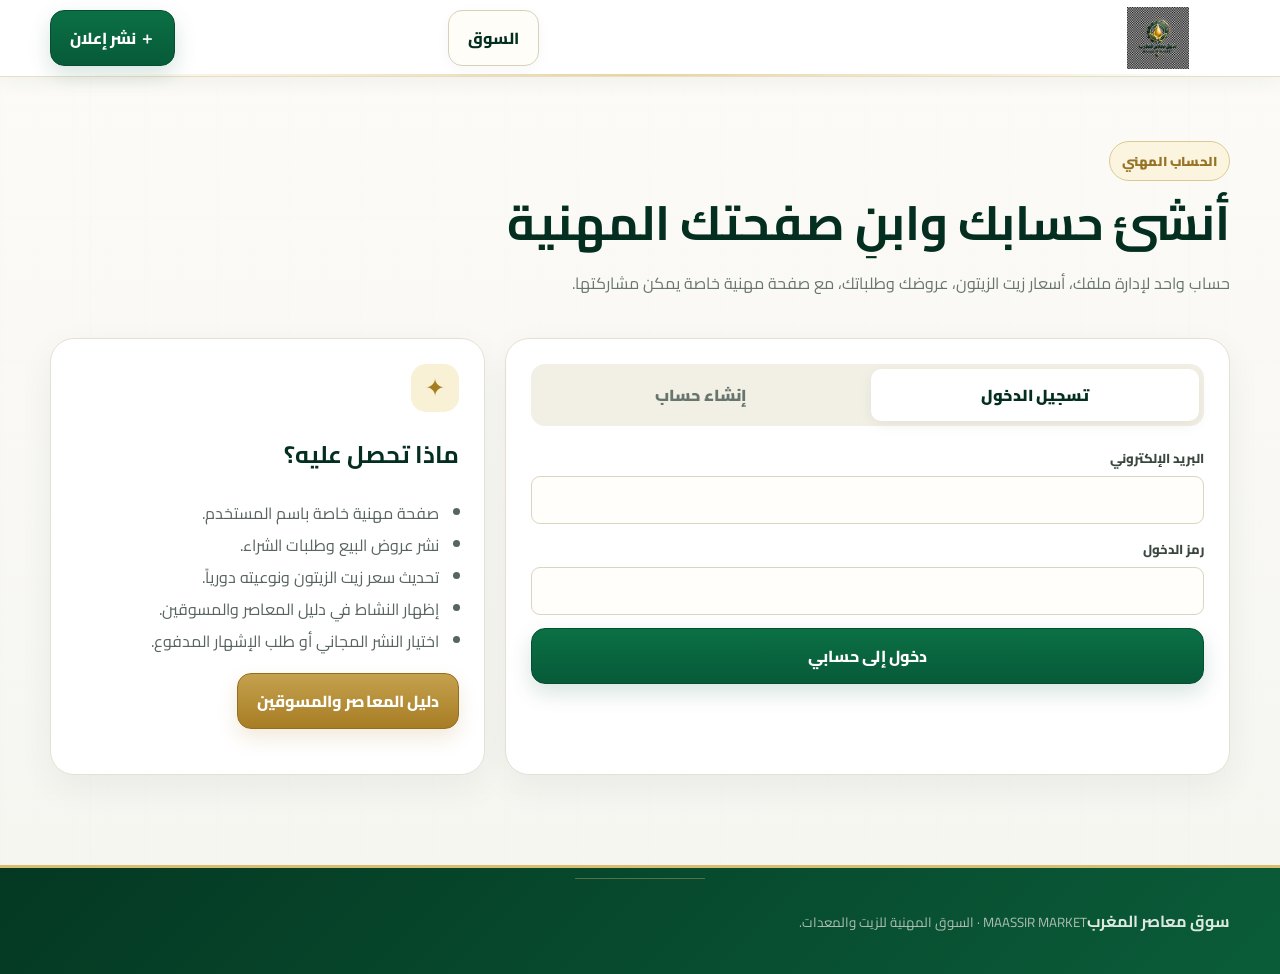
==== commit 58dd8131: "Add files via upload" ====
--- a/styles.css
+++ b/styles.css
@@ -379,3 +379,6 @@
 .offers-section{border:1px solid var(--line,#e4e9e4);border-radius:22px;padding:18px;background:linear-gradient(180deg,#fff,#f8fbf7);margin-top:4px}.offers-section .card-heading{display:flex;justify-content:space-between;gap:14px;align-items:center;margin-bottom:12px}.offers-builder{display:grid;gap:12px}.offer-row{border:1px solid #e1e8e1;border-radius:18px;padding:14px;background:#fff}.offer-row-head{display:flex;justify-content:space-between;align-items:center;margin-bottom:10px;color:var(--g,#0f4d2e)}.remove-offer{border:0;background:#fff1f0;color:#a9362f;border-radius:999px;padding:7px 11px;cursor:pointer}.offer-fields{display:grid;grid-template-columns:1.5fr 1fr 1fr 1fr 1fr;gap:10px}.offers-section .upload-note{display:block;margin-top:6px}.platform-gate{position:fixed;inset:0;z-index:99999;background:rgba(10,24,17,.72);backdrop-filter:blur(10px);display:flex;align-items:center;justify-content:center;padding:18px}.platform-gate.hidden{display:none}.platform-gate-box{width:min(760px,100%);max-height:min(92vh,900px);overflow:auto;background:#fff;border-radius:28px;box-shadow:0 28px 90px rgba(0,0,0,.25);padding:26px}.platform-gate-head{display:flex;gap:16px;align-items:center;margin-bottom:16px}.platform-gate-logo{width:62px;height:62px;object-fit:contain;border-radius:16px}.platform-gate-box h2{margin:0 0 6px}.platform-gate-box .law-content{line-height:1.9;background:#f7faf6;border:1px solid #e3eae2;border-radius:18px;padding:16px;max-height:48vh;overflow:auto}.platform-gate-box .law-content ol{padding-inline-start:24px}.gate-agree{display:flex;gap:10px;align-items:flex-start;margin:16px 0;font-weight:700}.gate-actions{display:flex;gap:10px;justify-content:flex-end}.gate-actions .btn{min-width:180px}@media(max-width:760px){.offer-fields{grid-template-columns:1fr 1fr}.offers-section .card-heading{align-items:flex-start;flex-direction:column}.offers-section .card-heading .btn{width:100%}.platform-gate{padding:10px}.platform-gate-box{padding:18px;border-radius:22px}.platform-gate-head{align-items:flex-start}.platform-gate-logo{width:50px;height:50px}.platform-gate-box .law-content{max-height:52vh;font-size:.92rem}.gate-actions{display:grid;grid-template-columns:1fr}.gate-actions .btn{width:100%}}
 
 .detail-offers{margin:18px 0;padding-top:4px}.detail-offers h3{margin-bottom:10px}.detail-offers-grid{display:grid;grid-template-columns:repeat(2,minmax(0,1fr));gap:10px}.detail-offer{border:1px solid #e1e8e1;border-radius:16px;padding:13px;background:#fbfdfb;display:flex;flex-direction:column;gap:5px}.detail-offer strong{font-size:1.12rem;color:var(--g,#0f4d2e)}@media(max-width:650px){.detail-offers-grid{grid-template-columns:1fr}}
+
+/* Professional news and legislation hub */
+.news-page,.news-article-page{padding-top:28px;padding-bottom:55px;min-height:60vh}.news-hero{padding:30px clamp(18px,4vw,42px);border-radius:26px;background:linear-gradient(135deg,#063b24,#0b5a36 70%,#b78b2d);color:#fff;box-shadow:var(--shadow)}.news-hero .eyebrow{color:#f1dc91}.news-hero h1{font-size:clamp(28px,4vw,42px);margin:12px 0;color:#fff}.news-hero p{max-width:820px;color:#e1eee5;line-height:1.9;margin:0}.news-toolbar{display:grid;grid-template-columns:minmax(0,1.6fr) minmax(190px,.7fr);gap:12px;margin-top:22px}.news-toolbar .field{background:#fff;border:1px solid #e1e8df;min-height:48px}.news-disclaimer{margin:18px 0;padding:14px 17px;border:1px solid #e7d9a8;background:#fffaf0;color:#604c1c;border-radius:14px;line-height:1.8}.news-grid{display:grid;grid-template-columns:repeat(3,minmax(0,1fr));gap:18px;margin-top:22px}.news-card{overflow:hidden;border:1px solid var(--line);border-radius:20px;background:#fff;box-shadow:0 8px 25px rgba(8,55,31,.06);display:flex;flex-direction:column;min-width:0}.news-card-image{height:165px;background:linear-gradient(135deg,#edf4eb,#dbe8d9);display:flex;align-items:center;justify-content:center;color:#0c5935;font-size:42px;overflow:hidden}.news-card-image img{width:100%;height:100%;object-fit:cover}.news-card-content{padding:17px;display:flex;flex-direction:column;flex:1}.news-category{display:inline-flex;align-self:flex-start;background:#edf5ed;color:#175b38;border-radius:999px;padding:5px 10px;font-size:12px;font-weight:800}.news-card h2{font-size:19px;line-height:1.55;margin:12px 0 8px}.news-card h2 a{color:var(--g3,#123d29);text-decoration:none}.news-card p{line-height:1.8;color:#66746a;margin:0 0 15px}.news-meta{display:flex;gap:12px;flex-wrap:wrap;color:#78837b;font-size:12px;margin:8px 0}.news-read{margin-top:auto;padding-top:13px;color:#956f16;font-weight:800;text-decoration:none}.news-empty{text-align:center;padding:55px 20px;border:1px dashed #cbd9cb;border-radius:20px;background:#fbfdfb;grid-column:1/-1}.news-empty>span{font-size:38px}.news-empty p{color:#68776d;line-height:1.8}.news-article{max-width:900px;margin:0 auto;background:#fff;border:1px solid var(--line);border-radius:24px;padding:clamp(20px,4vw,42px);box-shadow:var(--shadow)}.news-back{display:inline-block;color:#53705e;text-decoration:none;font-weight:800;margin-bottom:20px}.news-article h1{font-size:clamp(27px,4vw,40px);line-height:1.5;color:#103f29;margin:15px 0}.news-article-image{width:100%;max-height:430px;object-fit:cover;border-radius:17px;margin:14px 0}.news-summary{font-size:19px;font-weight:700;line-height:2;color:#3f5747;border-bottom:1px solid var(--line);padding-bottom:18px}.news-body{font-size:17px;line-height:2.1;color:#293d31;overflow-wrap:anywhere}.news-source{background:#f5f8f3;padding:14px;border-radius:12px;line-height:1.8;overflow-wrap:anywhere}.news-source a{color:#0a6338}.news-share{display:flex;gap:10px;flex-wrap:wrap;margin-top:24px}.admin-news-row{display:flex;justify-content:space-between;align-items:center;gap:16px;padding:15px;border:1px solid var(--line);border-radius:15px;background:#fff;margin:10px 0}.admin-news-row p{margin:6px 0 0;color:#718075;font-size:13px}.admin-news-actions{display:flex;gap:7px;flex-wrap:wrap}.news-admin-form{margin-bottom:22px}.news-admin-form h3{margin:0;color:var(--g3)}@media(max-width:900px){.news-grid{grid-template-columns:repeat(2,minmax(0,1fr))}}@media(max-width:650px){.news-grid{grid-template-columns:1fr}.news-toolbar{grid-template-columns:1fr}.news-card-image{height:190px}.admin-news-row{align-items:flex-start;flex-direction:column}.admin-news-actions{width:100%}.admin-news-actions .btn{flex:1}.news-share .btn{width:100%}.news-article{border-radius:17px}}
